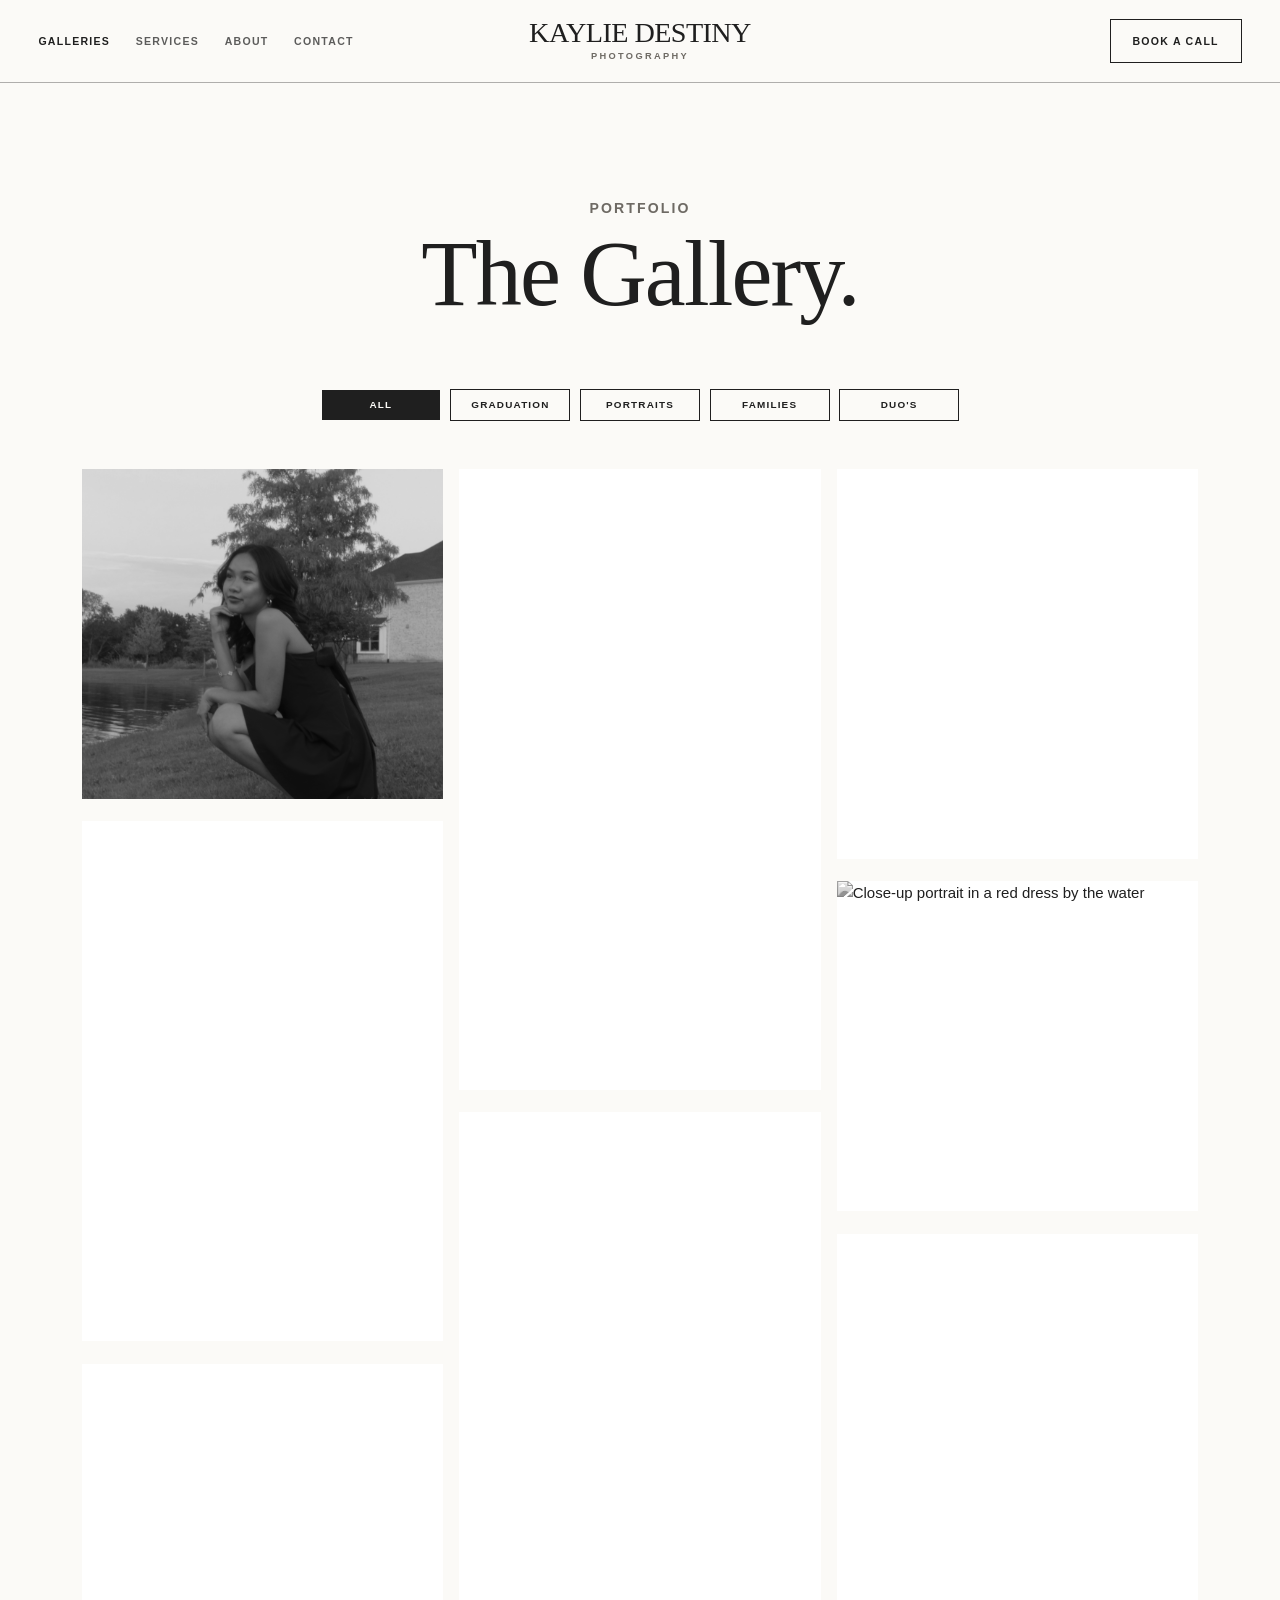
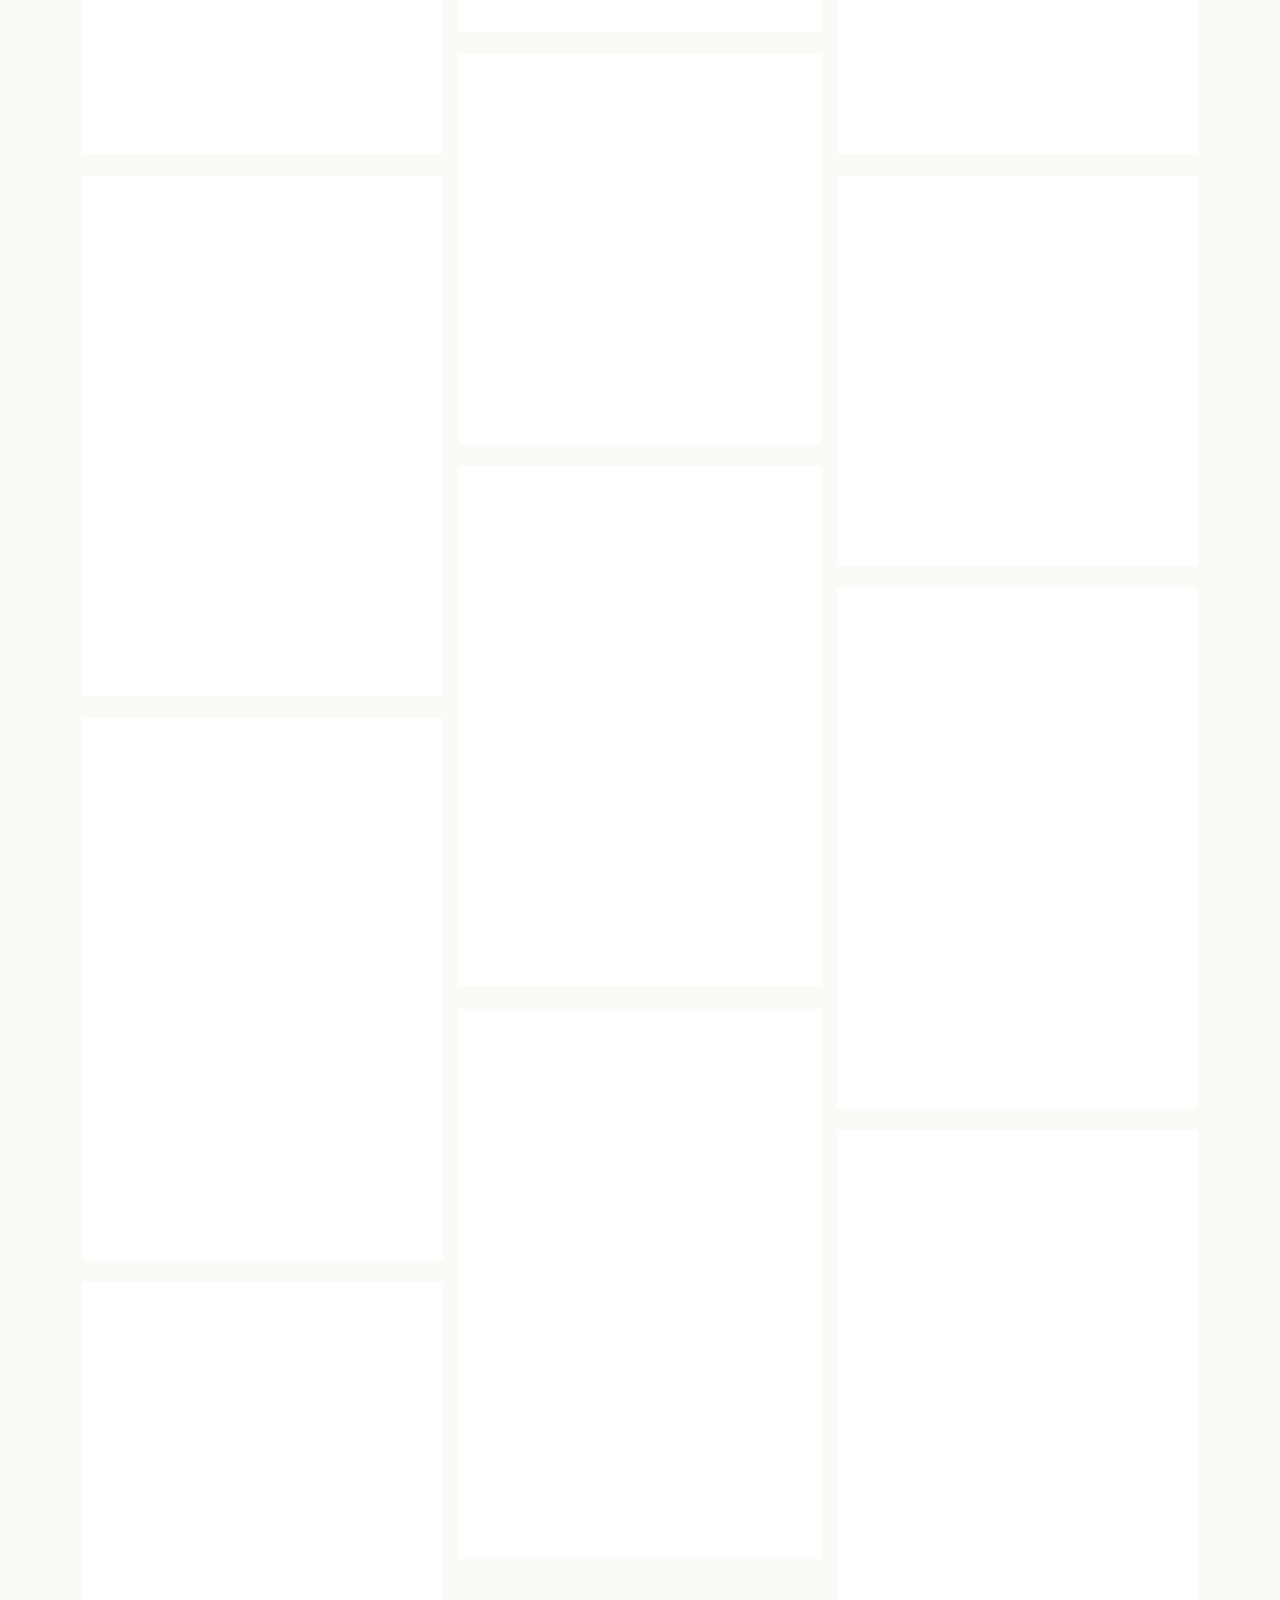
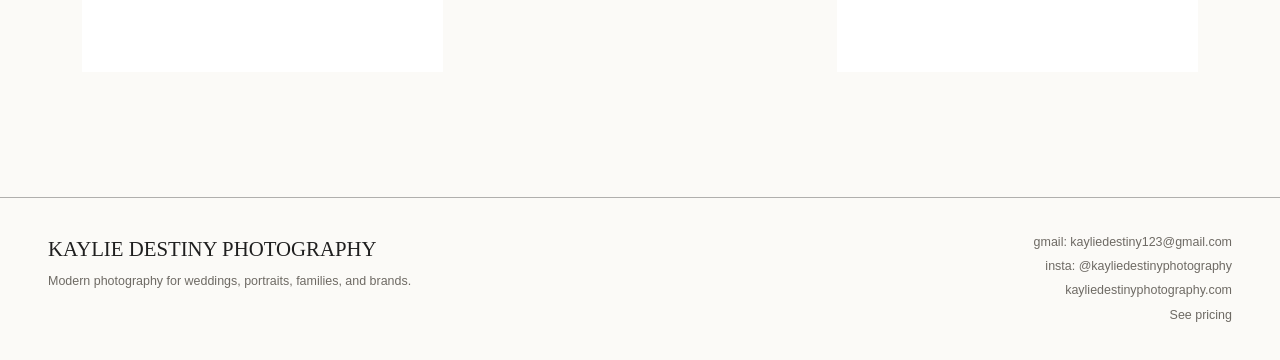
==== K.D PHOTOGRAPHY/gallery.html @ cfb91f57 "Add files via upload" ====
<!DOCTYPE html>
<html lang="en">
<head>
  <meta charset="UTF-8">
  <meta name="viewport" content="width=device-width, initial-scale=1.0">
  <title>Gallery | Kaylie Destiny Photography</title>
  <meta name="description" content="Explore wedding, portrait, family, and branding photography by Kaylie Destiny Photography.">
  <link rel="preconnect" href="https://images.unsplash.com">
  <link rel="canonical" href="https://kayliedestinyphotography.com/gallery.html">
  <link rel="stylesheet" href="styles.css">
</head>
<body>
  <header class="site-header" data-header>
    <a class="brand" href="index.html" aria-label="Kaylie Destiny Photography home">
      <span class="brand-mark">KD</span>
      <span><strong>Kaylie Destiny</strong><small>Photography</small></span>
    </a>
    <button class="nav-toggle" type="button" aria-label="Open navigation" aria-expanded="false" data-nav-toggle><span></span><span></span></button>
    <nav class="site-nav" data-nav>
      <a class="active" href="gallery.html">Galleries</a>
      <a href="pricing.html">Services</a>
      <a href="about.html">About</a>
      <a href="index.html#contact">Contact</a>
      <a class="nav-cta" href="index.html#contact">Book a Call</a>
    </nav>
  </header>

  <main>
    <section class="gallery-hero">
      <div>
        <p class="eyebrow">Portfolio</p>
        <h1>The Gallery.</h1>
      </div>
    </section>

    <section class="gallery-controls" aria-label="Gallery filters">
      <button class="filter-button active" type="button" data-filter="all">All</button>
      <button class="filter-button" type="button" data-filter="graduation">Graduation</button>
      <button class="filter-button" type="button" data-filter="portraits">Portraits</button>
      <button class="filter-button" type="button" data-filter="families">Families</button>
      <button class="filter-button" type="button" data-filter="duos">Duo's</button>
    </section>

    <section class="gallery-grid" data-gallery>
      <figure data-category="portraits">
        <img src="assets/gallery-01.jpeg" alt="Portrait session by the water in a red dress" loading="lazy" decoding="async">
      </figure>
      <figure data-category="portraits">
        <img src="assets/gallery-02.jpeg" alt="Outdoor portrait session in a floral dress" loading="lazy" decoding="async">
      </figure>
      <figure data-category="families">
        <img src="assets/gallery-03.jpeg" alt="Family session under trees" loading="lazy" decoding="async">
      </figure>
      <figure data-category="graduation">
        <img src="assets/gallery-04.jpeg" alt="Graduation portrait on a staircase" loading="lazy" decoding="async">
      </figure>
      <figure data-category="graduation">
        <img src="assets/gallery-05.jpeg" alt="Graduation close-up portrait" loading="lazy" decoding="async">
      </figure>
      <figure data-category="graduation">
        <img src="assets/gallery-06.jpeg" alt="Graduation portrait framed by columns" loading="lazy" decoding="async">
      </figure>
      <figure data-category="graduation">
        <img src="assets/gallery-07.jpeg" alt="Graduation portrait on a sidewalk" loading="lazy" decoding="async">
      </figure>
      <figure data-category="duos">
        <img src="assets/gallery-08.jpeg" alt="Two graduates holding hands under an arch" loading="lazy" decoding="async">
      </figure>
      <figure data-category="duos">
        <img src="assets/gallery-09.jpeg" alt="Two graduates walking through a brick arch" loading="lazy" decoding="async">
      </figure>
      <figure data-category="duos">
        <img src="assets/gallery-10.jpeg" alt="Two graduates walking through trees" loading="lazy" decoding="async">
      </figure>
      <figure data-category="duos">
        <img src="assets/gallery-11.jpeg" alt="Couple portrait under trees" loading="lazy" decoding="async">
      </figure>
      <figure data-category="families">
        <img src="assets/gallery-12.jpeg" alt="Children portrait outdoors" loading="lazy" decoding="async">
      </figure>
      <figure data-category="portraits">
        <img src="assets/gallery-13.png" alt="Close-up portrait in a red dress by the water" loading="lazy" decoding="async">
      </figure>
      <figure data-category="portraits">
        <img src="assets/gallery-14.jpeg" alt="Outdoor senior portrait in a blue dress" loading="lazy" decoding="async">
      </figure>
      <figure data-category="families">
        <img src="assets/gallery-15.jpeg" alt="Family portrait outdoors with red and black styling" loading="lazy" decoding="async">
      </figure>
      <figure data-category="families">
        <img src="assets/gallery-16.jpeg" alt="Family walking together outdoors" loading="lazy" decoding="async">
      </figure>
      <figure data-category="graduation">
        <img src="assets/gallery-17.jpeg" alt="Black and white graduation portrait on an indoor staircase" loading="lazy" decoding="async">
      </figure>
    </section>
  </main>

  <footer class="site-footer">
    <div>
      <strong>Kaylie Destiny Photography</strong>
      <p>Modern photography for weddings, portraits, families, and brands.</p>
    </div>
    <div class="footer-links">
      <a href="mailto:kayliedestiny123@gmail.com">gmail: kayliedestiny123@gmail.com</a>
      <a href="https://www.instagram.com/kayliedestinyphotography/" target="_blank" rel="noreferrer">insta: @kayliedestinyphotography</a>
      <a href="https://kayliedestinyphotography.com/" target="_blank" rel="noreferrer">kayliedestinyphotography.com</a>
      <a href="pricing.html">See pricing</a>
    </div>
  </footer>

  <script src="script.js"></script>
</body>
</html>
---- K.D PHOTOGRAPHY/styles.css ----
:root {
  --ink: #1f1f1f;
  --paper: #fbfaf7;
  --white: #ffffff;
  --muted: #6e6a64;
  --line: rgba(31, 31, 31, 0.34);
  --soft-line: rgba(31, 31, 31, 0.14);
  --max: 1180px;
  --serif: Didot, "Bodoni 72", "Bodoni 72 Smallcaps", "Bodoni MT", "Times New Roman", serif;
  --sans: "Helvetica Neue", Helvetica, Arial, ui-sans-serif, system-ui, sans-serif;
}

* {
  box-sizing: border-box;
}

html {
  scroll-behavior: smooth;
}

body {
  margin: 0;
  background: var(--paper);
  color: var(--ink);
  font-family: var(--sans);
  font-size: 15px;
  line-height: 1.55;
}

img {
  display: block;
  width: 100%;
  max-width: 100%;
  object-fit: cover;
}

a {
  color: inherit;
  text-decoration: none;
}

h1,
h2,
h3,
p {
  margin-top: 0;
}

h1,
h2,
h3,
.brand strong {
  font-family: var(--serif);
  font-weight: 400;
  letter-spacing: -0.02em;
}

.site-header {
  position: sticky;
  top: 0;
  z-index: 20;
  min-height: 82px;
  padding: 0 clamp(1rem, 3vw, 2.4rem);
  border-bottom: 1px solid var(--line);
  background: rgba(251, 250, 247, 0.96);
  backdrop-filter: blur(12px);
}

.brand {
  position: absolute;
  top: 50%;
  left: 50%;
  display: inline-flex;
  align-items: center;
  justify-content: center;
  min-width: 280px;
  text-align: center;
  transform: translate(-50%, -50%);
}

.brand-mark {
  display: none;
}

.brand strong,
.brand small {
  display: block;
}

.brand strong {
  color: var(--ink);
  font-size: clamp(1.35rem, 2.2vw, 2rem);
  line-height: 1;
  text-transform: uppercase;
}

.brand small {
  margin-top: 0.12rem;
  color: var(--muted);
  font-size: 0.58rem;
  font-weight: 700;
  letter-spacing: 0.25em;
  text-transform: uppercase;
}

.site-nav {
  display: flex;
  align-items: center;
  gap: clamp(0.9rem, 2vw, 1.6rem);
  min-height: 82px;
  font-size: 0.66rem;
  font-weight: 700;
  letter-spacing: 0.12em;
  text-transform: uppercase;
}

.site-nav a:not(.nav-cta) {
  color: rgba(31, 31, 31, 0.72);
}

.site-nav a:hover,
.site-nav a.active {
  color: var(--ink);
}

.nav-cta {
  margin-left: auto;
  min-width: 132px;
  padding: 0.82rem 1.15rem;
  border: 1px solid var(--ink);
  color: var(--ink);
  text-align: center;
  transition: background 160ms ease, color 160ms ease;
}

.nav-cta:hover {
  background: var(--ink);
  color: var(--paper);
}

.nav-toggle {
  display: none;
  width: 42px;
  height: 42px;
  padding: 0;
  border: 1px solid var(--line);
  background: transparent;
}

.nav-toggle span {
  display: block;
  width: 18px;
  height: 1px;
  margin: 6px auto;
  background: var(--ink);
}

.editorial-hero {
  position: relative;
  overflow: hidden;
  border-bottom: 1px solid var(--line);
  background: var(--white);
}

.hero-strip {
  display: grid;
  grid-template-columns: 1fr 1fr;
  height: clamp(460px, 62vw, 735px);
}

.hero-strip img {
  height: 100%;
  object-fit: cover;
  object-position: center center;
  background: var(--white);
  filter: grayscale(1);
}



.moments-section,
.about-preview,
.contact-section,
.story-section,
.process-section,
.add-ons,
.gallery-hero,
.pricing-hero {
  max-width: var(--max);
  margin: 0 auto;
  padding: clamp(4.5rem, 9vw, 8rem) clamp(1rem, 4vw, 2rem);
}

.moments-section {
  display: grid;
  grid-template-columns: minmax(280px, 0.92fr) minmax(320px, 0.9fr);
  gap: clamp(2.5rem, 7vw, 7rem);
  align-items: center;
  min-height: 700px;
  background: var(--white);
}

.moments-collage {
  position: relative;
  min-height: 470px;
}

.moments-collage img,
.about-collage img {
  filter: grayscale(1);
}

.collage-large {
  position: absolute;
  top: 0;
  left: 0;
  width: 72%;
  height: 330px;
}

.collage-small {
  position: absolute;
  right: 0;
  bottom: 0;
  width: 52%;
  height: 300px;
}

.moments-copy h1,
.service-select h2,
.about-preview h2,
.pricing-hero h1,
.gallery-hero h1,
.page-hero h1 {
  margin-bottom: 1.4rem;
  font-size: clamp(3rem, 7.2vw, 6rem);
  line-height: 0.88;
}

.moments-copy h1 em,
.service-select h2 em {
  display: block;
  font-family: var(--serif);
  font-style: italic;
}

.moments-copy p,
.about-copy p,
.contact-section p,
.pricing-hero p,
.gallery-hero p,
.story-grid p,
.process-list p,
.pricing-card li,
.add-on-list p {
  color: var(--muted);
  font-size: 0.88rem;
}

.outline-link,
.text-link,
.button,
.filter-button,
.service-links a {
  display: inline-flex;
  align-items: center;
  justify-content: center;
  min-height: 32px;
  padding: 0.55rem 1.1rem;
  border: 1px solid currentColor;
  background: transparent;
  color: var(--ink);
  font: inherit;
  font-size: 0.62rem;
  font-weight: 700;
  letter-spacing: 0.12em;
  line-height: 1;
  text-transform: uppercase;
  transition: background 160ms ease, color 160ms ease, border-color 160ms ease;
}

.outline-link,
.text-link {
  width: min(380px, 100%);
  margin-top: 1rem;
}

.outline-link:hover,
.text-link:hover,
.button:hover,
.filter-button:hover,
.filter-button.active,
.service-links a:hover {
  background: var(--ink);
  color: var(--paper);
}

.service-select {
  display: grid;
  place-items: center;
  min-height: 520px;
  padding: clamp(4rem, 8vw, 6rem) 1rem;
  border-top: 1px solid var(--ink);
  border-bottom: 1px solid var(--ink);
  background: var(--ink);
  color: var(--paper);
  text-align: center;
}

.service-inner {
  width: min(640px, 100%);
}

.service-select h2 {
  margin-inline: auto;
  max-width: 500px;
}

.service-select p {
  max-width: 620px;
  margin: 0 auto 3rem;
  color: rgba(251, 250, 247, 0.66);
  font-size: 0.82rem;
}

.service-links {
  display: grid;
  grid-template-columns: repeat(3, 1fr);
  gap: clamp(1rem, 4vw, 3.5rem);
}

.service-links a {
  color: var(--paper);
}

.about-preview {
  display: grid;
  grid-template-columns: minmax(280px, 0.78fr) minmax(320px, 1fr);
  gap: clamp(2rem, 6vw, 6rem);
  align-items: center;
  min-height: 660px;
  background: var(--white);
}

.about-preview h2 span {
  display: block;
}

.about-collage {
  position: relative;
  min-height: 500px;
}

.about-main {
  position: absolute;
  top: 25%;
  left: 10%;
  z-index: 2;
  width: 62%;
  height: 280px;
}

.about-ghost {
  position: absolute;
  top: 0;
  right: 0;
  width: 56%;
  height: 470px;
  opacity: 0.42;
}

.contact-section,
.add-ons,
.process-section,
.story-grid,
.intro-grid,
.split-feature {
  display: grid;
  grid-template-columns: minmax(280px, 0.9fr) minmax(320px, 1fr);
  gap: clamp(2rem, 6vw, 5rem);
  align-items: start;
}

.contact-section {
  border-top: 1px solid var(--line);
}

.eyebrow,
.section-kicker {
  margin-bottom: 0.9rem;
  color: var(--muted);
  font-size: 0.65rem;
  font-weight: 800;
  letter-spacing: 0.15em;
  text-transform: uppercase;
}

.contact-section h2,
.story-grid h2,
.process-section h2,
.add-ons h2,
.faq-section h2 {
  font-size: clamp(2.5rem, 5vw, 4.5rem);
  line-height: 0.95;
}

.contact-form {
  display: grid;
  gap: 0.85rem;
}

label {
  color: var(--muted);
  font-size: 0.62rem;
  font-weight: 800;
  letter-spacing: 0.13em;
  text-transform: uppercase;
}

input,
select,
textarea {
  width: 100%;
  margin-top: 0.35rem;
  padding: 0.85rem 0.9rem;
  border: 1px solid var(--line);
  background: transparent;
  color: var(--ink);
  font: inherit;
}

textarea {
  resize: vertical;
}

.button-primary {
  color: var(--paper);
  background: var(--ink);
}

.button-primary:hover {
  color: var(--ink);
  background: transparent;
}

.site-footer {
  display: flex;
  justify-content: space-between;
  gap: 2rem;
  padding: 2.2rem clamp(1rem, 4vw, 3rem);
  border-top: 1px solid var(--line);
  background: var(--paper);
}

.site-footer strong {
  display: block;
  margin-bottom: 0.4rem;
  font-family: var(--serif);
  font-size: 1.3rem;
  font-weight: 400;
  text-transform: uppercase;
}

.site-footer p,
.footer-links a {
  color: var(--muted);
  font-size: 0.78rem;
}

.footer-links {
  display: grid;
  gap: 0.3rem;
  text-align: right;
}

.page-hero {
  display: grid;
  grid-template-columns: minmax(300px, 0.9fr) minmax(320px, 1fr);
  gap: clamp(2rem, 6vw, 5rem);
  align-items: center;
  min-height: 680px;
  padding: clamp(4.5rem, 9vw, 8rem) clamp(1rem, 5vw, 4rem);
  border-bottom: 1px solid var(--line);
  background: var(--white);
}

.about-hero h1 {
  line-height: 1.04;
  margin-bottom: 1.7rem;
}

.page-hero p {
  color: var(--muted);
}

.page-hero img {
  height: min(66vh, 640px);
  filter: grayscale(1);
}

.story-section,
.pricing-hero,
.gallery-hero {
  text-align: center;
}

.story-grid,
.process-section,
.add-ons {
  text-align: left;
}

.signature {
  margin-top: 1.4rem;
  color: var(--ink);
  font-family: var(--serif);
  font-size: 1.2rem;
}

.values-grid,
.pricing-grid,
.gallery-grid {
  max-width: var(--max);
  margin: 0 auto;
  padding: 0 clamp(1rem, 4vw, 2rem) clamp(4.5rem, 8vw, 7rem);
}

.values-grid,
.pricing-grid {
  display: grid;
  grid-template-columns: repeat(3, 1fr);
  gap: 1rem;
}

.values-grid article,
.pricing-card {
  min-height: 320px;
  padding: clamp(1.2rem, 3vw, 2rem);
  border: 1px solid var(--line);
  background: var(--white);
}

.values-grid span,
.pricing-card p {
  color: var(--muted);
  font-size: 0.62rem;
  font-weight: 800;
  letter-spacing: 0.14em;
  text-transform: uppercase;
}

.values-grid h3,
.pricing-card h2 {
  font-size: clamp(2rem, 4vw, 3.2rem);
  line-height: 0.92;
}

.pricing-grid {
  margin-top: -2.5rem;
}

.pricing-card {
  display: flex;
  flex-direction: column;
}

.pricing-card strong {
  display: block;
  margin-bottom: 1.2rem;
  font-family: var(--serif);
  font-size: 1.45rem;
  font-weight: 400;
}

.pricing-card ul {
  display: grid;
  gap: 0.7rem;
  margin: 0 0 1.6rem;
  padding-left: 1rem;
}

.pricing-card .button {
  margin-top: auto;
}

.featured-price {
  background: var(--ink);
  color: var(--paper);
}

.featured-price p,
.featured-price li {
  color: rgba(251, 250, 247, 0.7);
}

.featured-price .button-primary {
  color: var(--ink);
  background: var(--paper);
}

.add-ons + .add-ons {
  padding-top: 0;
}

.add-on-list {
  display: grid;
  border-top: 1px solid var(--line);
}

.add-on-list p {
  display: flex;
  justify-content: space-between;
  gap: 1rem;
  margin: 0;
  padding: 1rem 0;
  border-bottom: 1px solid var(--line);
}

.process-list {
  display: grid;
  gap: 0;
  margin: 0;
  padding: 0;
  list-style: none;
  border-top: 1px solid var(--line);
}

.process-list li {
  display: grid;
  grid-template-columns: 130px 1fr;
  gap: 1rem;
  padding: 1rem 0;
  border-bottom: 1px solid var(--line);
}

.process-list span {
  font-weight: 800;
  letter-spacing: 0.08em;
  text-transform: uppercase;
}

.gallery-controls {
  display: flex;
  flex-wrap: wrap;
  justify-content: center;
  gap: 0.6rem;
  max-width: var(--max);
  margin: -4rem auto 3rem;
  padding: 0 clamp(1rem, 4vw, 2rem);
}

.filter-button {
  min-width: 120px;
  cursor: pointer;
}

.gallery-grid {
  columns: 3 260px;
  column-gap: 1rem;
}

.gallery-grid figure {
  position: relative;
  display: inline-block;
  width: 100%;
  margin: 0 0 1rem;
  overflow: hidden;
  background: var(--white);
  break-inside: avoid;
}

.gallery-grid figure.is-hidden {
  display: none;
}

.gallery-grid img {
  min-height: 330px;
  filter: grayscale(1);
  transition: filter 200ms ease, transform 260ms ease;
}

.gallery-grid figure:nth-child(2n) img {
  height: 520px;
}

.gallery-grid figure:nth-child(3n) img {
  height: 390px;
}

.gallery-grid figure:hover img {
  filter: grayscale(0.2);
  transform: scale(1.025);
}

.gallery-grid figcaption {
  position: absolute;
  right: 0.75rem;
  bottom: 0.75rem;
  left: 0.75rem;
  padding: 0.65rem 0.75rem;
  background: rgba(251, 250, 247, 0.82);
  color: var(--ink);
  font-size: 0.64rem;
  font-weight: 800;
  letter-spacing: 0.12em;
  text-transform: uppercase;
}

.services,
.intro-band,
.split-feature,
.testimonial-band,
.hero,
.hero-card {
  display: none;
}

@media (max-width: 900px) {
  .site-header {
    display: flex;
    align-items: center;
    justify-content: space-between;
    min-height: 72px;
  }

  .brand {
    position: static;
    min-width: 0;
    text-align: left;
    transform: none;
  }

  .brand strong {
    font-size: 1.16rem;
  }

  .nav-toggle {
    display: block;
  }

  .site-nav {
    position: fixed;
    top: 72px;
    right: 1rem;
    left: 1rem;
    display: grid;
    min-height: 0;
    gap: 0;
    padding: 0.6rem;
    border: 1px solid var(--line);
    background: var(--paper);
    opacity: 0;
    pointer-events: none;
    transform: translateY(-8px);
    transition: opacity 160ms ease, transform 160ms ease;
  }

  .site-nav.is-open {
    opacity: 1;
    pointer-events: auto;
    transform: translateY(0);
  }

  .site-nav a {
    padding: 0.85rem;
  }

  .nav-cta {
    margin-left: 0;
  }

  .hero-strip {
    grid-template-columns: 1fr 1fr;
    height: 560px;
  }

  .moments-section,
  .about-preview,
  .contact-section,
  .story-grid,
  .process-section,
  .add-ons,
  .page-hero {
    grid-template-columns: 1fr;
  }

  .values-grid,
  .pricing-grid,
  .service-links {
    grid-template-columns: 1fr;
  }

  .moments-collage,
  .about-collage {
    min-height: 430px;
  }

  .collage-large,
  .about-main {
    width: 72%;
  }

  .collage-small,
  .about-ghost {
    width: 54%;
  }

  .site-footer {
    display: grid;
  }

  .footer-links {
    text-align: left;
  }
}

@media (max-width: 560px) {
  body {
    font-size: 14px;
  }

  .hero-strip {
    grid-template-columns: 1fr;
    height: 600px;
  }

  .hero-frame + .hero-frame {
    display: none;
  }


  .moments-copy h1,
  .service-select h2,
  .about-preview h2,
  .pricing-hero h1,
  .gallery-hero h1,
  .page-hero h1 {
    font-size: clamp(3rem, 16vw, 4.6rem);
  }

  .moments-collage,
  .about-collage {
    min-height: 360px;
  }

  .collage-large,
  .collage-small,
  .about-main,
  .about-ghost {
    height: 240px;
  }

  .contact-section,
  .moments-section,
  .about-preview,
  .pricing-hero,
  .gallery-hero,
  .story-section,
  .process-section,
  .add-ons {
    padding-right: 1rem;
    padding-left: 1rem;
  }

  .outline-link,
  .text-link,
  .button,
  .filter-button {
    width: 100%;
  }

  .process-list li,
  .add-on-list p {
    display: grid;
    grid-template-columns: 1fr;
  }

  .gallery-grid {
    columns: 1;
  }

  .gallery-grid img,
  .gallery-grid figure:nth-child(2n) img,
  .gallery-grid figure:nth-child(3n) img {
    height: 430px;
  }
}

/* Mobile accessibility refinements */
html {
  -webkit-text-size-adjust: 100%;
}

button,
a,
input,
select,
textarea {
  -webkit-tap-highlight-color: rgba(31, 31, 31, 0.12);
}

button:focus-visible,
a:focus-visible,
input:focus-visible,
select:focus-visible,
textarea:focus-visible {
  outline: 2px solid var(--ink);
  outline-offset: 4px;
}

@media (max-width: 720px) {
  .site-header {
    min-height: 66px;
    padding-right: max(1rem, env(safe-area-inset-right));
    padding-left: max(1rem, env(safe-area-inset-left));
  }

  .brand {
    max-width: calc(100% - 58px);
  }

  .brand strong {
    font-size: 1.08rem;
  }

  .brand small {
    font-size: 0.48rem;
    letter-spacing: 0.2em;
  }

  .nav-toggle {
    flex: 0 0 44px;
    min-width: 44px;
    min-height: 44px;
  }

  .site-nav {
    top: 66px;
    right: max(0.75rem, env(safe-area-inset-right));
    left: max(0.75rem, env(safe-area-inset-left));
    max-height: calc(100dvh - 82px);
    overflow: auto;
    box-shadow: 0 18px 42px rgba(31, 31, 31, 0.12);
  }

  .site-nav a {
    min-height: 46px;
    display: flex;
    align-items: center;
  }

  .nav-cta {
    justify-content: center;
  }

  .hero-strip,
  .hero-strip.hero-strip-two {
    grid-template-columns: 1fr 1fr;
    height: 470px;
    min-height: 390px;
  }

  .hero-frame + .hero-frame {
    display: block;
  }

  .hero-strip img {
    object-position: center center;
  }

  .moments-section,
  .about-preview,
  .contact-section,
  .story-section,
  .process-section,
  .add-ons,
  .pricing-hero,
  .gallery-hero,
  .page-hero {
    padding: 3.4rem 1rem;
  }

  .moments-section,
  .about-preview,
  .service-select,
  .page-hero {
    min-height: auto;
  }

  .moments-section,
  .about-preview,
  .contact-section,
  .story-grid,
  .process-section,
  .add-ons,
  .page-hero {
    gap: 2rem;
  }

  .moments-copy h1,
  .service-select h2,
  .about-preview h2,
  .pricing-hero h1,
  .gallery-hero h1,
  .page-hero h1 {
    font-size: 3.45rem;
    line-height: 0.92;
  }

  .contact-section h2,
  .story-grid h2,
  .process-section h2,
  .add-ons h2,
  .faq-section h2,
  .values-grid h3,
  .pricing-card h2 {
    font-size: 2.65rem;
    line-height: 0.96;
  }

  .moments-collage,
  .about-collage {
    min-height: 350px;
  }

  .collage-large,
  .about-main {
    width: 70%;
    height: 245px;
  }

  .collage-small,
  .about-ghost {
    width: 55%;
    height: 270px;
  }

  .service-select {
    padding: 4rem 1rem;
  }

  .service-select p {
    margin-bottom: 2rem;
  }

  .service-links {
    gap: 0.8rem;
  }

  .service-links a,
  .button,
  .outline-link,
  .text-link,
  .filter-button {
    min-height: 44px;
  }

  .page-hero img {
    height: 460px;
  }

  .values-grid,
  .pricing-grid,
  .gallery-grid {
    padding-right: 1rem;
    padding-left: 1rem;
  }

  .values-grid article,
  .pricing-card {
    min-height: auto;
  }

  .pricing-grid {
    margin-top: -1.5rem;
  }

  .gallery-controls {
    justify-content: flex-start;
    margin: -2rem auto 2rem;
    overflow-x: auto;
    padding-bottom: 0.4rem;
  }

  .gallery-controls .filter-button {
    flex: 0 0 auto;
    width: auto;
  }

  .gallery-grid img,
  .gallery-grid figure:nth-child(2n) img,
  .gallery-grid figure:nth-child(3n) img {
    height: 390px;
    min-height: 0;
  }

  .add-on-list p,
  .process-list li {
    gap: 0.35rem;
  }

  .site-footer {
    padding: 2rem 1rem;
  }

  .footer-links a {
    overflow-wrap: anywhere;
  }
}

@media (max-width: 430px) {
  body {
    font-size: 14px;
  }

  .brand strong {
    font-size: 1rem;
  }

  .brand small {
    font-size: 0.44rem;
  }

  .hero-strip,
  .hero-strip.hero-strip-two {
    height: 420px;
    min-height: 360px;
  }

  .moments-copy h1,
  .service-select h2,
  .about-preview h2,
  .pricing-hero h1,
  .gallery-hero h1,
  .page-hero h1 {
    font-size: 3rem;
  }

  .contact-section h2,
  .story-grid h2,
  .process-section h2,
  .add-ons h2,
  .faq-section h2,
  .values-grid h3,
  .pricing-card h2 {
    font-size: 2.35rem;
  }

  .moments-collage,
  .about-collage {
    min-height: 320px;
  }

  .collage-large,
  .about-main {
    height: 220px;
  }

  .collage-small,
  .about-ghost {
    height: 238px;
  }

  .page-hero img {
    height: 410px;
  }

  .gallery-grid img,
  .gallery-grid figure:nth-child(2n) img,
  .gallery-grid figure:nth-child(3n) img {
    height: 360px;
  }

  .add-on-list p {
    align-items: start;
  }
}



/* Small-screen polish */
@media (max-width: 720px) {
  .nav-toggle {
    border-color: var(--ink);
  }

  .gallery-controls {
    display: grid;
    grid-template-columns: repeat(2, minmax(0, 1fr));
    overflow: visible;
  }

  .gallery-controls .filter-button {
    width: 100%;
    min-width: 0;
  }
}

@media (max-width: 430px) {
  .gallery-hero h1 {
    font-size: 2.55rem;
    line-height: 1;
  }

  .gallery-controls {
    margin-top: -1.6rem;
  }
}


/* Phone overflow fixes */
@media (max-width: 720px) {
  body,
  main {
    overflow-x: hidden;
  }

  .gallery-hero,
  .pricing-hero,
  .page-hero {
    max-width: 100%;
    overflow-x: hidden;
  }

  .gallery-hero h1 {
    max-width: 100%;
    font-size: clamp(2.2rem, 10.5vw, 2.75rem);
    line-height: 1;
    overflow-wrap: normal;
  }

  .gallery-controls {
    width: 100vw;
    max-width: 100vw;
    margin-right: calc(50% - 50vw);
    margin-left: calc(50% - 50vw);
    padding-right: 1rem;
    padding-left: 1rem;
    box-sizing: border-box;
  }

  .gallery-grid {
    width: 100%;
    max-width: 100%;
    box-sizing: border-box;
  }
}

@media (max-width: 430px) {
  .gallery-hero h1 {
    font-size: 2.2rem;
  }
}


/* Mobile gallery filter stack */
@media (max-width: 720px) {
  .gallery-controls {
    grid-template-columns: 1fr;
    width: min(100%, 260px);
    max-width: 260px;
    margin-right: auto;
    margin-left: auto;
    padding-right: 0;
    padding-left: 0;
  }
}


/* All-page mobile fit fixes */
@media (max-width: 720px) {
  * {
    max-width: 100%;
  }

  .site-header {
    display: grid;
    grid-template-columns: minmax(0, 1fr) 44px;
    gap: 0.75rem;
    align-items: center;
  }

  .brand {
    justify-content: flex-start;
    min-width: 0;
    max-width: 100%;
    overflow: hidden;
  }

  .nav-toggle {
    justify-self: end;
  }

  .pricing-hero,
  .gallery-hero,
  .page-hero,
  .story-section,
  .moments-section,
  .about-preview,
  .contact-section,
  .process-section,
  .add-ons {
    width: 100%;
    max-width: 100vw;
    overflow-x: hidden;
  }

  .moments-copy h1,
  .service-select h2,
  .about-preview h2,
  .pricing-hero h1,
  .gallery-hero h1,
  .page-hero h1,
  .contact-section h2,
  .story-grid h2,
  .process-section h2,
  .add-ons h2,
  .values-grid h3,
  .pricing-card h2 {
    max-width: 100%;
    overflow-wrap: break-word;
    word-break: normal;
  }

  .pricing-hero h1,
  .page-hero h1 {
    font-size: clamp(2.2rem, 11vw, 2.85rem);
    line-height: 1.02;
  }

  .pricing-hero p,
  .page-hero p,
  .story-grid p,
  .contact-section p {
    max-width: 100%;
  }

  .pricing-grid,
  .values-grid,
  .gallery-grid {
    width: 100%;
    max-width: 100vw;
    overflow-x: hidden;
  }

  .pricing-card,
  .values-grid article {
    width: 100%;
    min-width: 0;
  }

  .gallery-controls {
    width: min(100%, 240px);
    max-width: 240px;
  }
}

@media (max-width: 430px) {
  .pricing-hero h1,
  .page-hero h1 {
    font-size: 2.35rem;
  }

  .contact-section h2,
  .story-grid h2,
  .process-section h2,
  .add-ons h2,
  .values-grid h3,
  .pricing-card h2 {
    font-size: 2.15rem;
  }
}


/* Final mobile text wrapping */
@media (max-width: 900px) {
  .site-header,
  .site-header *,
  .pricing-hero,
  .gallery-hero,
  .page-hero,
  .story-grid,
  .process-section,
  .add-ons,
  .contact-section,
  .moments-section,
  .about-preview,
  .pricing-grid,
  .values-grid,
  .gallery-grid,
  .pricing-card,
  .values-grid article,
  .pricing-hero > *,
  .gallery-hero > *,
  .page-hero > *,
  .story-grid > *,
  .process-section > *,
  .add-ons > *,
  .contact-section > *,
  .moments-section > *,
  .about-preview > * {
    min-width: 0;
  }

  h1,
  h2,
  h3,
  .brand strong {
    letter-spacing: 0;
  }

  .pricing-hero h1,
  .page-hero h1,
  .gallery-hero h1 {
    width: 100%;
    max-width: calc(100vw - 2rem);
    margin-right: auto;
    margin-left: auto;
    white-space: normal;
    overflow-wrap: normal;
  }
}

@media (max-width: 720px) {
  .pricing-hero h1,
  .page-hero h1 {
    font-size: 2.2rem;
    line-height: 1.05;
  }

  .gallery-hero h1 {
    font-size: 2rem;
    line-height: 1.05;
  }

  .pricing-hero p,
  .page-hero p {
    width: 100%;
    max-width: calc(100vw - 2rem);
    margin-right: auto;
    margin-left: auto;
  }
}

@media (max-width: 430px) {
  .pricing-hero h1,
  .page-hero h1 {
    font-size: 2rem;
  }

  .gallery-hero h1 {
    font-size: 1.9rem;
  }
}


/* About and header phone lock */
@media (max-width: 900px) {
  .site-header {
    width: 100%;
    max-width: 100vw;
    overflow: hidden;
  }

  .nav-toggle {
    display: block;
    position: relative;
    z-index: 30;
    border-color: var(--ink);
  }
}

@media (max-width: 720px) {
  .page-hero > div,
  .pricing-hero > div,
  .gallery-hero > div,
  .pricing-hero > p,
  .page-hero > p,
  .page-hero p {
    width: min(100%, 330px);
    max-width: 330px;
  }

  .about-hero h1 {
    width: min(100%, 320px);
    max-width: 320px;
    font-size: 1.85rem;
    line-height: 1.08;
  }

  .about-hero p {
    width: min(100%, 330px);
    max-width: 330px;
  }
}

@media (max-width: 430px) {
  .about-hero h1 {
    font-size: 1.72rem;
  }
}


/* Mobile menu button position */
@media (max-width: 900px) {
  .site-header {
    position: sticky;
  }

  .nav-toggle {
    position: absolute;
    top: 50%;
    right: max(1rem, env(safe-area-inset-right));
    display: block;
    transform: translateY(-50%);
  }

  .brand {
    padding-right: 56px;
  }
}

/* Touch-friendly gallery and controls */
@media (hover: none), (pointer: coarse) {
  .gallery-grid figure {
    cursor: default;
  }

  .gallery-grid img,
  .gallery-grid figure:nth-child(2n) img,
  .gallery-grid figure:nth-child(3n) img,
  .gallery-grid figure:hover img {
    filter: grayscale(0.12);
    transform: none;
  }

  .gallery-grid figure:active img {
    filter: grayscale(0);
  }

  .outline-link:hover,
  .text-link:hover,
  .button:hover,
  .service-links a:hover {
    background: transparent;
    color: var(--ink);
  }

  .service-select .service-links a:hover {
    color: var(--paper);
  }

  .button-primary:hover {
    color: var(--paper);
    background: var(--ink);
  }

  .filter-button:hover:not(.active) {
    background: transparent;
    color: var(--ink);
  }
}

@media (prefers-reduced-motion: reduce) {
  *,
  *::before,
  *::after {
    scroll-behavior: auto !important;
    transition-duration: 0.01ms !important;
    animation-duration: 0.01ms !important;
    animation-iteration-count: 1 !important;
  }
}
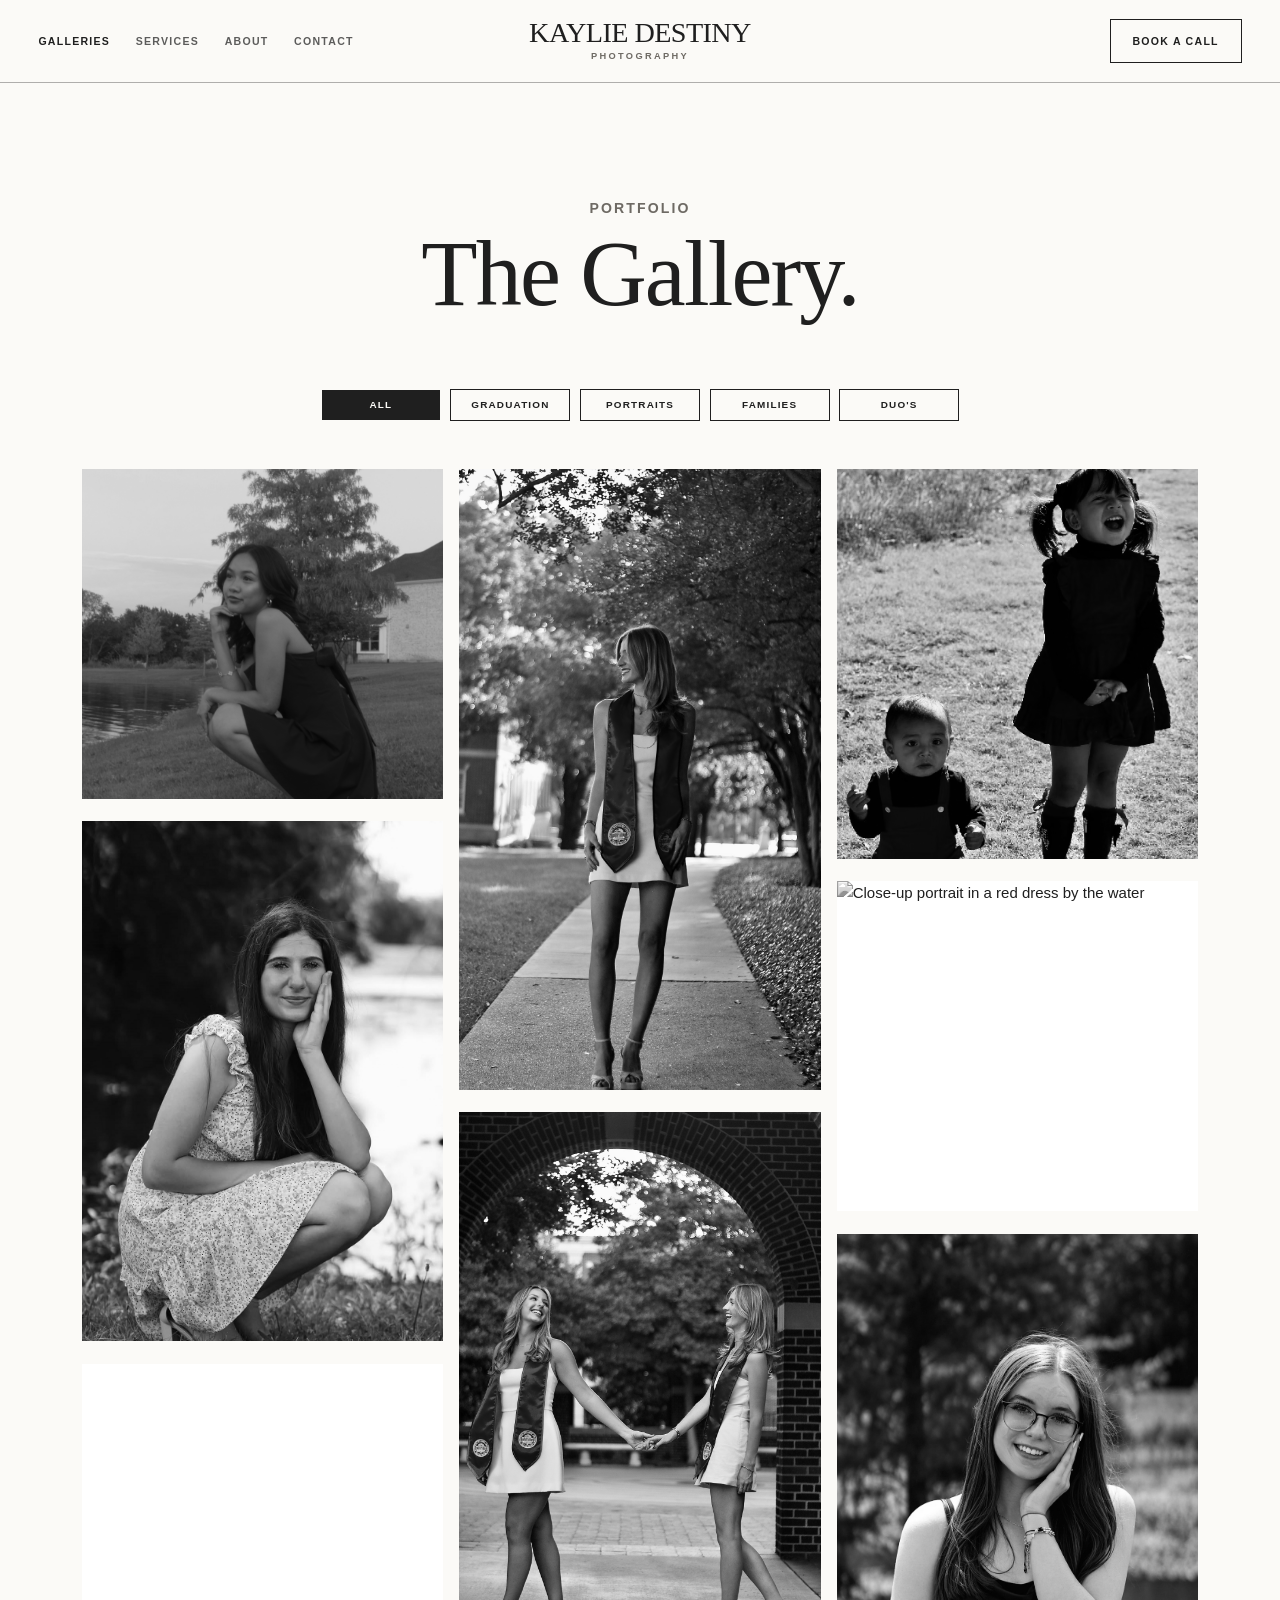
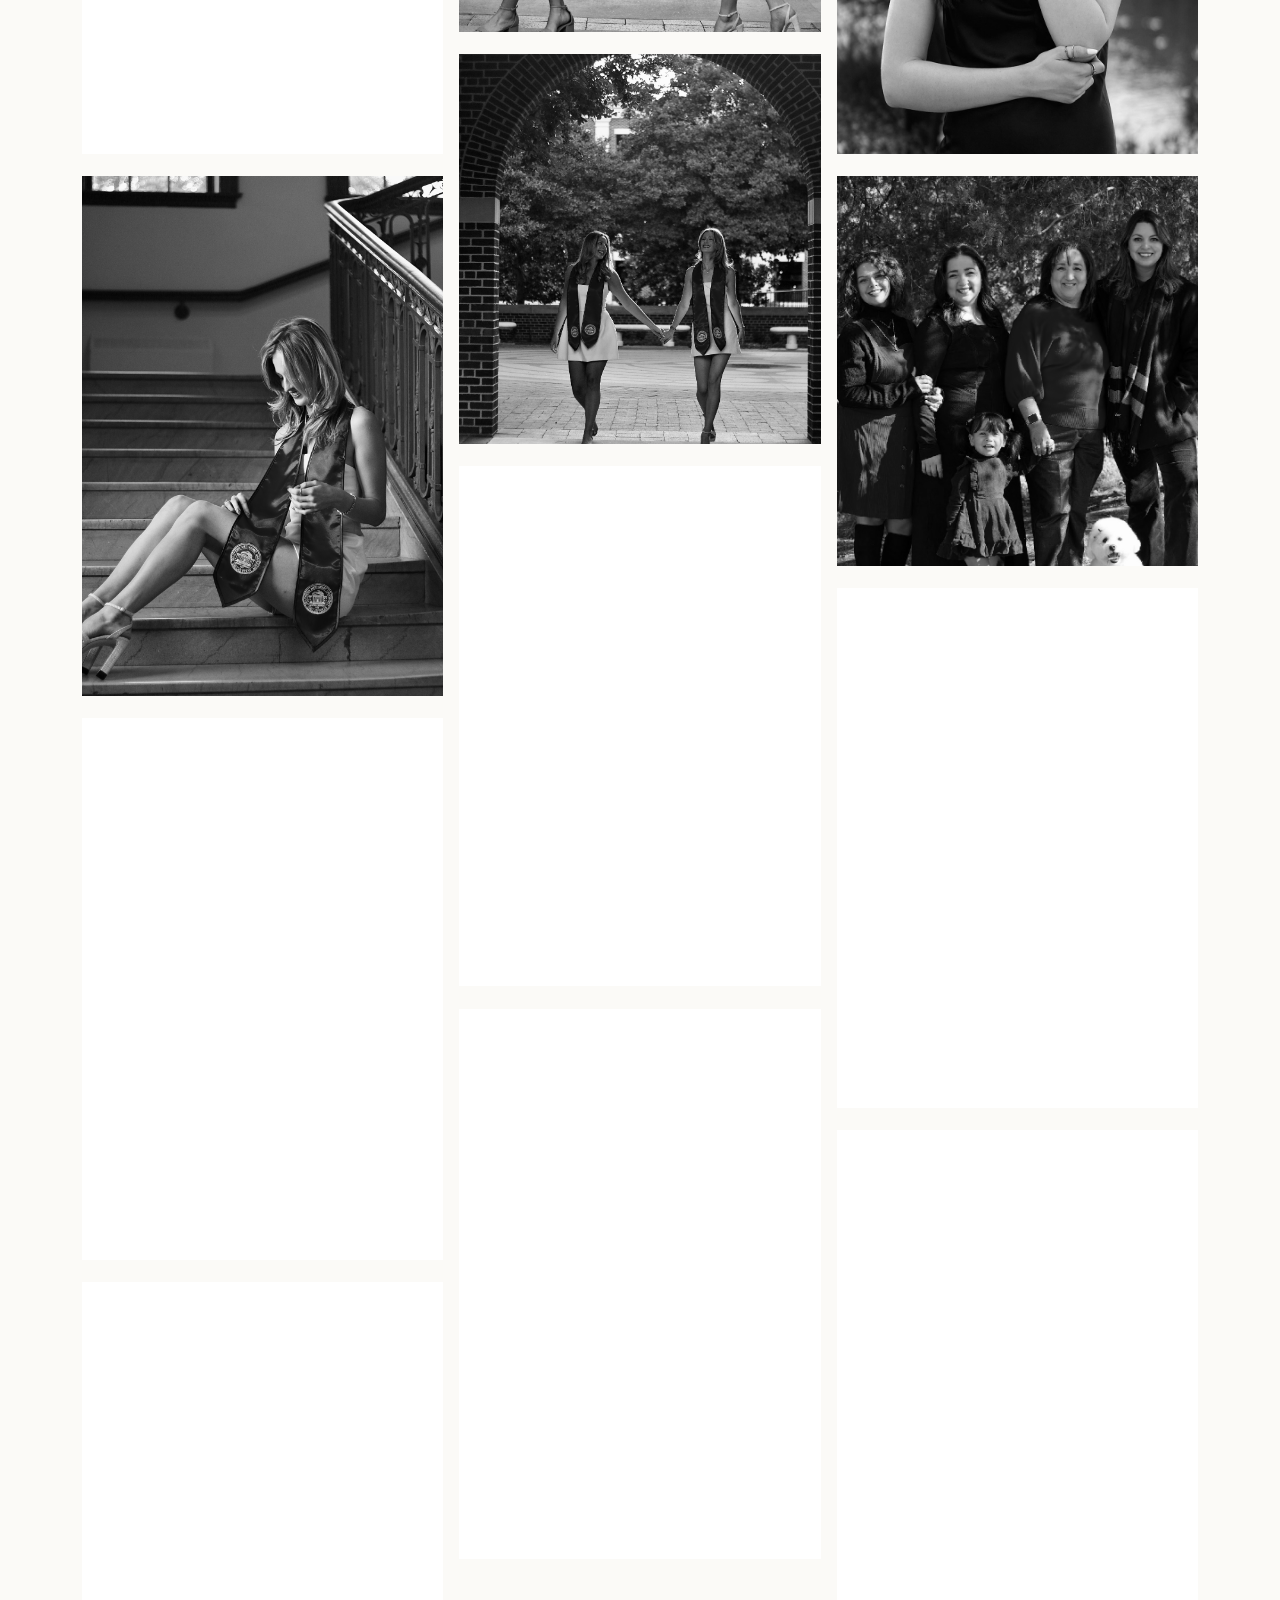
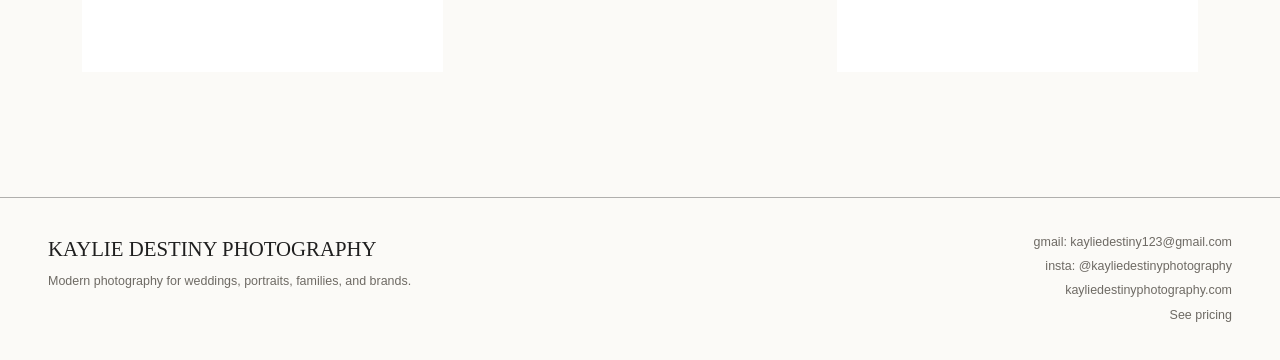
==== commit 9f0fe946: "Add files via upload" ====
--- a/K.D PHOTOGRAPHY/gallery.html
+++ b/K.D PHOTOGRAPHY/gallery.html
@@ -51,17 +51,17 @@
       <figure data-category="families">
         <img src="assets/gallery-03.jpeg" alt="Family session under trees" loading="lazy" decoding="async">
       </figure>
-      <figure data-category="graduation">
-        <img src="assets/gallery-04.jpeg" alt="Graduation portrait on a staircase" loading="lazy" decoding="async">
+      <figure data-category="duos">
+        <img src="assets/gallery-04.jpeg" alt="Maternity couple portrait beneath trees" loading="lazy" decoding="async">
       </figure>
-      <figure data-category="graduation">
-        <img src="assets/gallery-05.jpeg" alt="Graduation close-up portrait" loading="lazy" decoding="async">
+      <figure data-category="duos">
+        <img src="assets/gallery-05.jpeg" alt="Outdoor maternity portrait with soft white backdrop" loading="lazy" decoding="async">
       </figure>
-      <figure data-category="graduation">
-        <img src="assets/gallery-06.jpeg" alt="Graduation portrait framed by columns" loading="lazy" decoding="async">
+      <figure data-category="duos">
+        <img src="assets/gallery-06.jpeg" alt="Maternity couple portrait in a sunny field" loading="lazy" decoding="async">
       </figure>
-      <figure data-category="graduation">
-        <img src="assets/gallery-07.jpeg" alt="Graduation portrait on a sidewalk" loading="lazy" decoding="async">
+      <figure data-category="duos">
+        <img src="assets/gallery-07.jpeg" alt="Candid maternity couple portrait framed by greenery" loading="lazy" decoding="async">
       </figure>
       <figure data-category="duos">
         <img src="assets/gallery-08.jpeg" alt="Two graduates holding hands under an arch" loading="lazy" decoding="async">
@@ -90,8 +90,8 @@
       <figure data-category="families">
         <img src="assets/gallery-16.jpeg" alt="Family walking together outdoors" loading="lazy" decoding="async">
       </figure>
-      <figure data-category="graduation">
-        <img src="assets/gallery-17.jpeg" alt="Black and white graduation portrait on an indoor staircase" loading="lazy" decoding="async">
+      <figure data-category="duos">
+        <img src="assets/gallery-17.jpeg" alt="Maternity portrait holding hands outdoors" loading="lazy" decoding="async">
       </figure>
     </section>
   </main>
--- a/K.D PHOTOGRAPHY/styles.css
+++ b/K.D PHOTOGRAPHY/styles.css
@@ -885,689 +885,3 @@
     height: 430px;
   }
 }
-
-/* Mobile accessibility refinements */
-html {
-  -webkit-text-size-adjust: 100%;
-}
-
-button,
-a,
-input,
-select,
-textarea {
-  -webkit-tap-highlight-color: rgba(31, 31, 31, 0.12);
-}
-
-button:focus-visible,
-a:focus-visible,
-input:focus-visible,
-select:focus-visible,
-textarea:focus-visible {
-  outline: 2px solid var(--ink);
-  outline-offset: 4px;
-}
-
-@media (max-width: 720px) {
-  .site-header {
-    min-height: 66px;
-    padding-right: max(1rem, env(safe-area-inset-right));
-    padding-left: max(1rem, env(safe-area-inset-left));
-  }
-
-  .brand {
-    max-width: calc(100% - 58px);
-  }
-
-  .brand strong {
-    font-size: 1.08rem;
-  }
-
-  .brand small {
-    font-size: 0.48rem;
-    letter-spacing: 0.2em;
-  }
-
-  .nav-toggle {
-    flex: 0 0 44px;
-    min-width: 44px;
-    min-height: 44px;
-  }
-
-  .site-nav {
-    top: 66px;
-    right: max(0.75rem, env(safe-area-inset-right));
-    left: max(0.75rem, env(safe-area-inset-left));
-    max-height: calc(100dvh - 82px);
-    overflow: auto;
-    box-shadow: 0 18px 42px rgba(31, 31, 31, 0.12);
-  }
-
-  .site-nav a {
-    min-height: 46px;
-    display: flex;
-    align-items: center;
-  }
-
-  .nav-cta {
-    justify-content: center;
-  }
-
-  .hero-strip,
-  .hero-strip.hero-strip-two {
-    grid-template-columns: 1fr 1fr;
-    height: 470px;
-    min-height: 390px;
-  }
-
-  .hero-frame + .hero-frame {
-    display: block;
-  }
-
-  .hero-strip img {
-    object-position: center center;
-  }
-
-  .moments-section,
-  .about-preview,
-  .contact-section,
-  .story-section,
-  .process-section,
-  .add-ons,
-  .pricing-hero,
-  .gallery-hero,
-  .page-hero {
-    padding: 3.4rem 1rem;
-  }
-
-  .moments-section,
-  .about-preview,
-  .service-select,
-  .page-hero {
-    min-height: auto;
-  }
-
-  .moments-section,
-  .about-preview,
-  .contact-section,
-  .story-grid,
-  .process-section,
-  .add-ons,
-  .page-hero {
-    gap: 2rem;
-  }
-
-  .moments-copy h1,
-  .service-select h2,
-  .about-preview h2,
-  .pricing-hero h1,
-  .gallery-hero h1,
-  .page-hero h1 {
-    font-size: 3.45rem;
-    line-height: 0.92;
-  }
-
-  .contact-section h2,
-  .story-grid h2,
-  .process-section h2,
-  .add-ons h2,
-  .faq-section h2,
-  .values-grid h3,
-  .pricing-card h2 {
-    font-size: 2.65rem;
-    line-height: 0.96;
-  }
-
-  .moments-collage,
-  .about-collage {
-    min-height: 350px;
-  }
-
-  .collage-large,
-  .about-main {
-    width: 70%;
-    height: 245px;
-  }
-
-  .collage-small,
-  .about-ghost {
-    width: 55%;
-    height: 270px;
-  }
-
-  .service-select {
-    padding: 4rem 1rem;
-  }
-
-  .service-select p {
-    margin-bottom: 2rem;
-  }
-
-  .service-links {
-    gap: 0.8rem;
-  }
-
-  .service-links a,
-  .button,
-  .outline-link,
-  .text-link,
-  .filter-button {
-    min-height: 44px;
-  }
-
-  .page-hero img {
-    height: 460px;
-  }
-
-  .values-grid,
-  .pricing-grid,
-  .gallery-grid {
-    padding-right: 1rem;
-    padding-left: 1rem;
-  }
-
-  .values-grid article,
-  .pricing-card {
-    min-height: auto;
-  }
-
-  .pricing-grid {
-    margin-top: -1.5rem;
-  }
-
-  .gallery-controls {
-    justify-content: flex-start;
-    margin: -2rem auto 2rem;
-    overflow-x: auto;
-    padding-bottom: 0.4rem;
-  }
-
-  .gallery-controls .filter-button {
-    flex: 0 0 auto;
-    width: auto;
-  }
-
-  .gallery-grid img,
-  .gallery-grid figure:nth-child(2n) img,
-  .gallery-grid figure:nth-child(3n) img {
-    height: 390px;
-    min-height: 0;
-  }
-
-  .add-on-list p,
-  .process-list li {
-    gap: 0.35rem;
-  }
-
-  .site-footer {
-    padding: 2rem 1rem;
-  }
-
-  .footer-links a {
-    overflow-wrap: anywhere;
-  }
-}
-
-@media (max-width: 430px) {
-  body {
-    font-size: 14px;
-  }
-
-  .brand strong {
-    font-size: 1rem;
-  }
-
-  .brand small {
-    font-size: 0.44rem;
-  }
-
-  .hero-strip,
-  .hero-strip.hero-strip-two {
-    height: 420px;
-    min-height: 360px;
-  }
-
-  .moments-copy h1,
-  .service-select h2,
-  .about-preview h2,
-  .pricing-hero h1,
-  .gallery-hero h1,
-  .page-hero h1 {
-    font-size: 3rem;
-  }
-
-  .contact-section h2,
-  .story-grid h2,
-  .process-section h2,
-  .add-ons h2,
-  .faq-section h2,
-  .values-grid h3,
-  .pricing-card h2 {
-    font-size: 2.35rem;
-  }
-
-  .moments-collage,
-  .about-collage {
-    min-height: 320px;
-  }
-
-  .collage-large,
-  .about-main {
-    height: 220px;
-  }
-
-  .collage-small,
-  .about-ghost {
-    height: 238px;
-  }
-
-  .page-hero img {
-    height: 410px;
-  }
-
-  .gallery-grid img,
-  .gallery-grid figure:nth-child(2n) img,
-  .gallery-grid figure:nth-child(3n) img {
-    height: 360px;
-  }
-
-  .add-on-list p {
-    align-items: start;
-  }
-}
-
-
-
-/* Small-screen polish */
-@media (max-width: 720px) {
-  .nav-toggle {
-    border-color: var(--ink);
-  }
-
-  .gallery-controls {
-    display: grid;
-    grid-template-columns: repeat(2, minmax(0, 1fr));
-    overflow: visible;
-  }
-
-  .gallery-controls .filter-button {
-    width: 100%;
-    min-width: 0;
-  }
-}
-
-@media (max-width: 430px) {
-  .gallery-hero h1 {
-    font-size: 2.55rem;
-    line-height: 1;
-  }
-
-  .gallery-controls {
-    margin-top: -1.6rem;
-  }
-}
-
-
-/* Phone overflow fixes */
-@media (max-width: 720px) {
-  body,
-  main {
-    overflow-x: hidden;
-  }
-
-  .gallery-hero,
-  .pricing-hero,
-  .page-hero {
-    max-width: 100%;
-    overflow-x: hidden;
-  }
-
-  .gallery-hero h1 {
-    max-width: 100%;
-    font-size: clamp(2.2rem, 10.5vw, 2.75rem);
-    line-height: 1;
-    overflow-wrap: normal;
-  }
-
-  .gallery-controls {
-    width: 100vw;
-    max-width: 100vw;
-    margin-right: calc(50% - 50vw);
-    margin-left: calc(50% - 50vw);
-    padding-right: 1rem;
-    padding-left: 1rem;
-    box-sizing: border-box;
-  }
-
-  .gallery-grid {
-    width: 100%;
-    max-width: 100%;
-    box-sizing: border-box;
-  }
-}
-
-@media (max-width: 430px) {
-  .gallery-hero h1 {
-    font-size: 2.2rem;
-  }
-}
-
-
-/* Mobile gallery filter stack */
-@media (max-width: 720px) {
-  .gallery-controls {
-    grid-template-columns: 1fr;
-    width: min(100%, 260px);
-    max-width: 260px;
-    margin-right: auto;
-    margin-left: auto;
-    padding-right: 0;
-    padding-left: 0;
-  }
-}
-
-
-/* All-page mobile fit fixes */
-@media (max-width: 720px) {
-  * {
-    max-width: 100%;
-  }
-
-  .site-header {
-    display: grid;
-    grid-template-columns: minmax(0, 1fr) 44px;
-    gap: 0.75rem;
-    align-items: center;
-  }
-
-  .brand {
-    justify-content: flex-start;
-    min-width: 0;
-    max-width: 100%;
-    overflow: hidden;
-  }
-
-  .nav-toggle {
-    justify-self: end;
-  }
-
-  .pricing-hero,
-  .gallery-hero,
-  .page-hero,
-  .story-section,
-  .moments-section,
-  .about-preview,
-  .contact-section,
-  .process-section,
-  .add-ons {
-    width: 100%;
-    max-width: 100vw;
-    overflow-x: hidden;
-  }
-
-  .moments-copy h1,
-  .service-select h2,
-  .about-preview h2,
-  .pricing-hero h1,
-  .gallery-hero h1,
-  .page-hero h1,
-  .contact-section h2,
-  .story-grid h2,
-  .process-section h2,
-  .add-ons h2,
-  .values-grid h3,
-  .pricing-card h2 {
-    max-width: 100%;
-    overflow-wrap: break-word;
-    word-break: normal;
-  }
-
-  .pricing-hero h1,
-  .page-hero h1 {
-    font-size: clamp(2.2rem, 11vw, 2.85rem);
-    line-height: 1.02;
-  }
-
-  .pricing-hero p,
-  .page-hero p,
-  .story-grid p,
-  .contact-section p {
-    max-width: 100%;
-  }
-
-  .pricing-grid,
-  .values-grid,
-  .gallery-grid {
-    width: 100%;
-    max-width: 100vw;
-    overflow-x: hidden;
-  }
-
-  .pricing-card,
-  .values-grid article {
-    width: 100%;
-    min-width: 0;
-  }
-
-  .gallery-controls {
-    width: min(100%, 240px);
-    max-width: 240px;
-  }
-}
-
-@media (max-width: 430px) {
-  .pricing-hero h1,
-  .page-hero h1 {
-    font-size: 2.35rem;
-  }
-
-  .contact-section h2,
-  .story-grid h2,
-  .process-section h2,
-  .add-ons h2,
-  .values-grid h3,
-  .pricing-card h2 {
-    font-size: 2.15rem;
-  }
-}
-
-
-/* Final mobile text wrapping */
-@media (max-width: 900px) {
-  .site-header,
-  .site-header *,
-  .pricing-hero,
-  .gallery-hero,
-  .page-hero,
-  .story-grid,
-  .process-section,
-  .add-ons,
-  .contact-section,
-  .moments-section,
-  .about-preview,
-  .pricing-grid,
-  .values-grid,
-  .gallery-grid,
-  .pricing-card,
-  .values-grid article,
-  .pricing-hero > *,
-  .gallery-hero > *,
-  .page-hero > *,
-  .story-grid > *,
-  .process-section > *,
-  .add-ons > *,
-  .contact-section > *,
-  .moments-section > *,
-  .about-preview > * {
-    min-width: 0;
-  }
-
-  h1,
-  h2,
-  h3,
-  .brand strong {
-    letter-spacing: 0;
-  }
-
-  .pricing-hero h1,
-  .page-hero h1,
-  .gallery-hero h1 {
-    width: 100%;
-    max-width: calc(100vw - 2rem);
-    margin-right: auto;
-    margin-left: auto;
-    white-space: normal;
-    overflow-wrap: normal;
-  }
-}
-
-@media (max-width: 720px) {
-  .pricing-hero h1,
-  .page-hero h1 {
-    font-size: 2.2rem;
-    line-height: 1.05;
-  }
-
-  .gallery-hero h1 {
-    font-size: 2rem;
-    line-height: 1.05;
-  }
-
-  .pricing-hero p,
-  .page-hero p {
-    width: 100%;
-    max-width: calc(100vw - 2rem);
-    margin-right: auto;
-    margin-left: auto;
-  }
-}
-
-@media (max-width: 430px) {
-  .pricing-hero h1,
-  .page-hero h1 {
-    font-size: 2rem;
-  }
-
-  .gallery-hero h1 {
-    font-size: 1.9rem;
-  }
-}
-
-
-/* About and header phone lock */
-@media (max-width: 900px) {
-  .site-header {
-    width: 100%;
-    max-width: 100vw;
-    overflow: hidden;
-  }
-
-  .nav-toggle {
-    display: block;
-    position: relative;
-    z-index: 30;
-    border-color: var(--ink);
-  }
-}
-
-@media (max-width: 720px) {
-  .page-hero > div,
-  .pricing-hero > div,
-  .gallery-hero > div,
-  .pricing-hero > p,
-  .page-hero > p,
-  .page-hero p {
-    width: min(100%, 330px);
-    max-width: 330px;
-  }
-
-  .about-hero h1 {
-    width: min(100%, 320px);
-    max-width: 320px;
-    font-size: 1.85rem;
-    line-height: 1.08;
-  }
-
-  .about-hero p {
-    width: min(100%, 330px);
-    max-width: 330px;
-  }
-}
-
-@media (max-width: 430px) {
-  .about-hero h1 {
-    font-size: 1.72rem;
-  }
-}
-
-
-/* Mobile menu button position */
-@media (max-width: 900px) {
-  .site-header {
-    position: sticky;
-  }
-
-  .nav-toggle {
-    position: absolute;
-    top: 50%;
-    right: max(1rem, env(safe-area-inset-right));
-    display: block;
-    transform: translateY(-50%);
-  }
-
-  .brand {
-    padding-right: 56px;
-  }
-}
-
-/* Touch-friendly gallery and controls */
-@media (hover: none), (pointer: coarse) {
-  .gallery-grid figure {
-    cursor: default;
-  }
-
-  .gallery-grid img,
-  .gallery-grid figure:nth-child(2n) img,
-  .gallery-grid figure:nth-child(3n) img,
-  .gallery-grid figure:hover img {
-    filter: grayscale(0.12);
-    transform: none;
-  }
-
-  .gallery-grid figure:active img {
-    filter: grayscale(0);
-  }
-
-  .outline-link:hover,
-  .text-link:hover,
-  .button:hover,
-  .service-links a:hover {
-    background: transparent;
-    color: var(--ink);
-  }
-
-  .service-select .service-links a:hover {
-    color: var(--paper);
-  }
-
-  .button-primary:hover {
-    color: var(--paper);
-    background: var(--ink);
-  }
-
-  .filter-button:hover:not(.active) {
-    background: transparent;
-    color: var(--ink);
-  }
-}
-
-@media (prefers-reduced-motion: reduce) {
-  *,
-  *::before,
-  *::after {
-    scroll-behavior: auto !important;
-    transition-duration: 0.01ms !important;
-    animation-duration: 0.01ms !important;
-    animation-iteration-count: 1 !important;
-  }
-}
